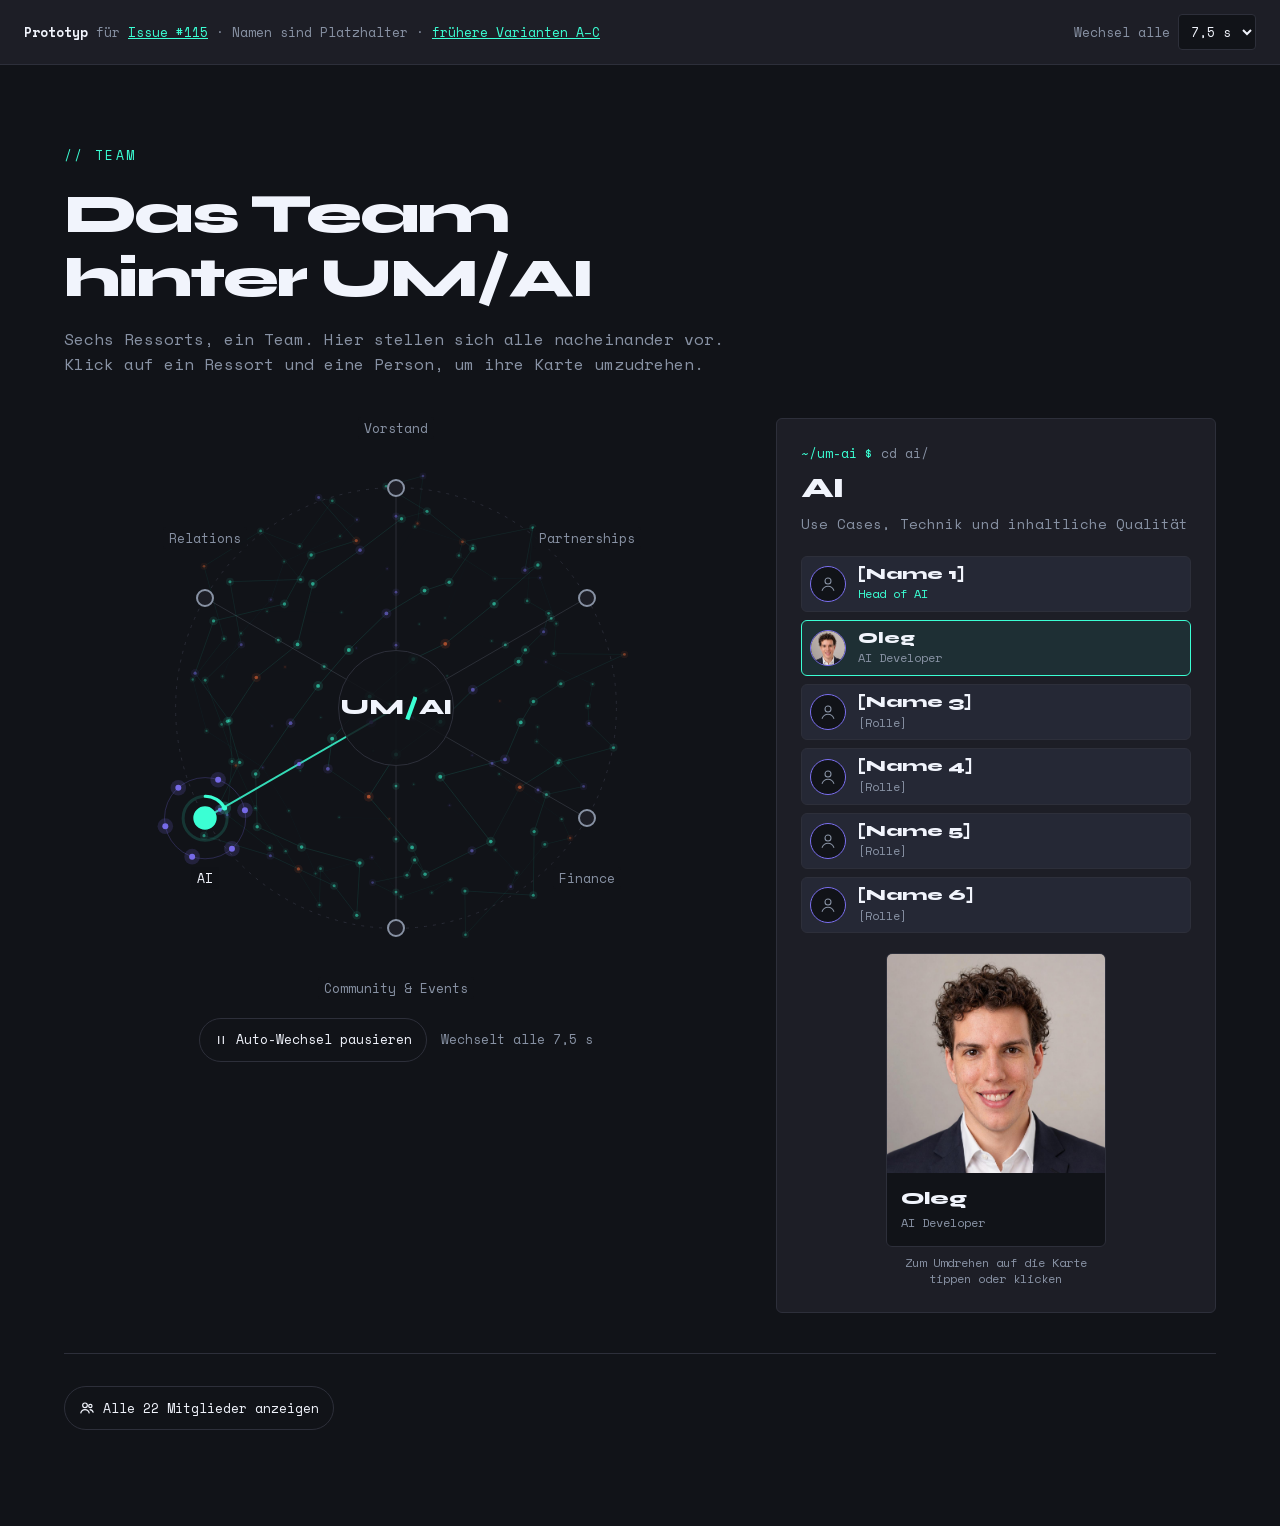
==== index.html @ 43c99795 "Skript und Stile versionieren, damit kein alter Cache die Seite bricht Co-Authored-By: Claude Opus 5" ====
<!doctype html>
<html lang="de">
<head>
<meta charset="utf-8">
<meta name="viewport" content="width=device-width, initial-scale=1">
<title>UM/AI Team-Seite · Prototyp</title>
<meta name="theme-color" content="#111318">
<link rel="stylesheet" href="team.css?v=2">
</head>
<body>

<!-- Leiste nur für die Vorstellung im Team, gehört nicht zum Design. -->
<aside class="proto" aria-label="Prototyp-Einstellungen">
  <p class="proto__text"><strong>Prototyp</strong> für <a href="https://github.com/UM-AI-ORG/Mannheim-AI-Website/issues/115">Issue #115</a> · Namen sind Platzhalter · <a href="varianten.html">frühere Varianten A–C</a></p>
  <div class="proto__regler">
    <label class="proto__feld">Wechsel alle
      <select id="optIntervall">
        <option value="5">5 s</option>
        <option value="7.5" selected>7,5 s</option>
        <option value="10">10 s</option>
      </select>
    </label>
  </div>
</aside>

<main class="seite">
  <section class="team" aria-labelledby="team-titel">
    <div class="team__kopf">
      <p class="label">// team</p>
      <h2 id="team-titel" class="titel">Das Team hinter UM/AI</h2>
      <p class="intro">Sechs Ressorts, ein Team. Hier stellen sich alle nacheinander vor. Klick auf ein Ressort und eine Person, um ihre Karte umzudrehen.</p>
    </div>

    <div class="buehne" id="buehne">
      <div class="orbit-spalte">
        <div class="orbit" id="orbit">
          <canvas class="orbit__netz" id="netz" aria-hidden="true"></canvas>
          <div class="orbit__hub" aria-hidden="true"><span>UM</span><svg width="12" height="26" viewBox="0 0 14 28"><rect x="5" y="0" width="5" height="28" fill="#3BFFD4" transform="rotate(20 7 14)"></rect></svg><span>AI</span></div>
          <div id="knoten" role="group" aria-label="Ressorts"></div>
        </div>
        <div class="steuerzeile">
          <button class="steuer" id="autoKnopf" type="button" aria-pressed="false">
            <svg class="icon-pause" width="14" height="14" viewBox="0 0 24 24" fill="none" stroke="currentColor" stroke-width="2" aria-hidden="true"><path d="M8 5v14M16 5v14"></path></svg>
            <svg class="icon-play" width="14" height="14" viewBox="0 0 24 24" fill="none" stroke="currentColor" stroke-width="2" aria-hidden="true"><path d="M7 4l13 8-13 8z"></path></svg>
            <span id="autoLabel">Auto-Wechsel pausieren</span>
          </button>
          <span class="steuerzeile__hinweis" id="autoHinweis">Wechselt alle 7,5 s</span>
        </div>
      </div>

      <div class="panel" id="panel">
        <div class="panel__kopf" id="panelKopf">
          <p class="terminal" aria-hidden="true"><span class="terminal__prompt">~/um-ai $</span> cd <span translate="no" id="teamSlug"></span></p>
          <h3 class="panel__titel" id="teamName"></h3>
          <p class="panel__text" id="teamText"></p>
        </div>
        <p class="leer" id="leer" hidden>Hier stellen sich bald die Mitglieder vor.</p>
        <div class="panel__inhalt" id="panelInhalt">
          <ul class="liste" id="liste" aria-label="Mitglieder"></ul>
          <div class="karten-spalte" id="kartenSpalte">
            <button class="karte" id="karte" type="button" aria-pressed="false" aria-describedby="karte-info">
              <span class="sr-only" id="karteAria"></span>
              <span class="karte__innen" aria-hidden="true">
                <span class="seite-v">
                  <span class="karte__bild">
                    <svg width="44" height="44" viewBox="0 0 24 24" fill="none" stroke="currentColor" stroke-width="1.2"><circle cx="12" cy="8" r="4"></circle><path d="M4 21c1.5-4 4.5-6 8-6s6.5 2 8 6"></path></svg>
                    <img class="foto" id="karteFoto" src="assets/oleg.jpg" alt="" width="1086" height="1448" hidden>
                  </span>
                  <span class="karte__fuss">
                    <span class="karte__name" id="karteName"></span>
                    <span class="karte__rolle" id="karteRolle"></span>
                  </span>
                </span>
                <span class="seite-h">
                  <span class="karte__bild karte__bild--spass">
                    <svg width="36" height="36" viewBox="0 0 24 24" fill="none" stroke="currentColor" stroke-width="1.2"><path d="M12 3v4M12 17v4M3 12h4M17 12h4M6 6l2.5 2.5M15.5 15.5 18 18M6 18l2.5-2.5M15.5 8.5 18 6"></path></svg>
                    <span class="platzhalter">[SPASSBILD]</span>
                    <span class="spass" id="karteSpass" hidden><img class="s-basis" src="assets/oleg.jpg" alt=""><span class="s-ton"></span><img class="s-geist" src="assets/oleg.jpg" alt=""><span class="s-linien"></span><span class="s-punkte"></span><span class="s-strich"></span></span>
                  </span>
                  <span class="karte__fuss">
                    <span class="karte__label">fun fact</span>
                    <span class="karte__fakt" id="karteFakt"></span>
                  </span>
                </span>
              </span>
            </button>
            <p id="karte-info" class="sr-only"></p>
            <p class="hinweis">Zum Umdrehen auf die Karte tippen oder klicken</p>
          </div>
        </div>
      </div>
    </div>

    <div class="alle">
      <button class="steuer" id="alleKnopf" type="button" aria-expanded="false" aria-controls="alleBereich">
        <svg width="16" height="16" viewBox="0 0 24 24" fill="none" stroke="currentColor" stroke-width="1.8" aria-hidden="true"><circle cx="9" cy="8" r="3.5"></circle><path d="M2.5 20c1-3.5 3.6-5.5 6.5-5.5s5.5 2 6.5 5.5"></path><circle cx="17" cy="9" r="2.5"></circle><path d="M16 14.5c2.6 0 4.6 1.6 5.5 4.5"></path></svg>
        <span id="alleLabel">Alle Mitglieder anzeigen</span>
      </button>
      <div class="alle__bereich" id="alleBereich" hidden>
        <div class="suchzeile">
          <label for="suche" class="suchzeile__label">Suchen</label>
          <input id="suche" class="suche" type="search" placeholder="Name, Rolle oder Ressort…" autocomplete="off" spellcheck="false">
          <span class="suchzeile__zahl" id="trefferZahl" aria-live="polite"></span>
        </div>
        <p class="leer" id="keineTreffer" hidden></p>
        <ul class="raster" id="raster" aria-label="Alle Mitglieder"></ul>
      </div>
    </div>
  </section>
</main>

<script src="team.js?v=2" defer></script>
</body>
</html>
---- team.css ----
/* UM/AI Team-Seite, Prototyp (Issue #115). Tokens 1:1 aus styles.css der Website. */
@font-face { font-family: 'Syne'; font-weight: 800; font-display: swap; src: url('assets/fonts/Syne-800-latin.woff2') format('woff2'); }
@font-face { font-family: 'Space Mono'; font-weight: 400; font-display: swap; src: url('assets/fonts/SpaceMono-400.woff2') format('woff2'); }
@font-face { font-family: 'Space Mono'; font-weight: 700; font-display: swap; src: url('assets/fonts/SpaceMono-700.woff2') format('woff2'); }

:root {
  color-scheme: dark;
  --mai-bg: #111318;
  --mai-surface-1: #1D1E26;
  --mai-surface-2: #252835;
  --mai-border: #2D2F3A;
  --mai-cyan: #3BFFD4;
  --mai-violet: #7B6FF0;
  --mai-text: #F1F4FC;
  --mai-text-sec: #8892A4;
  --mai-cyan-08: rgba(59, 255, 212, 0.08);
  --mai-violet-14: rgba(123, 111, 240, 0.14);
  --mai-font-display: 'Syne', 'Space Mono', system-ui, sans-serif;
  --mai-font-mono: 'Space Mono', ui-monospace, monospace;
}

* { box-sizing: border-box; }
/* Eigene display-Regeln würden sonst das hidden-Attribut überstimmen. */
[hidden] { display: none !important; }
body { margin: 0; background: var(--mai-bg); color: var(--mai-text); font-family: var(--mai-font-mono); font-size: 16px; line-height: 1.6; }
a { color: var(--mai-cyan); }
a:hover { color: var(--mai-text); }
button, input, select { font: inherit; color: inherit; }
button { cursor: pointer; touch-action: manipulation; }
:focus-visible { outline: 2px solid var(--mai-cyan); outline-offset: 3px; }
.sr-only { position: absolute; width: 1px; height: 1px; padding: 0; margin: -1px; overflow: hidden; clip: rect(0, 0, 0, 0); white-space: nowrap; border: 0; }

/* Prototyp-Leiste */
.proto { display: flex; flex-wrap: wrap; gap: 8px 24px; align-items: center; justify-content: space-between; padding: 10px 24px; background: var(--mai-surface-1); border-bottom: 1px solid var(--mai-border); font-size: 13px; color: var(--mai-text-sec); }
.proto__text { margin: 0; }
.proto__text strong { color: var(--mai-text); }
.proto__regler { display: flex; flex-wrap: wrap; gap: 8px 20px; }
.proto__feld { display: inline-flex; align-items: center; gap: 8px; min-height: 44px; }
.proto__feld input { width: 18px; height: 18px; accent-color: var(--mai-cyan); }
.proto__feld select { background: var(--mai-bg); color: var(--mai-text); border: 1px solid var(--mai-border); border-radius: 4px; padding: 6px 8px; }

/* Seite */
.seite { padding: 80px 24px 96px; }
.team { max-width: 1152px; margin: 0 auto; display: flex; flex-direction: column; gap: 40px; }
.team__kopf { display: flex; flex-direction: column; gap: 16px; max-width: 680px; }
.label { margin: 0; font-size: 13px; letter-spacing: 0.18em; text-transform: uppercase; color: var(--mai-cyan); }
.titel { margin: 0; font-family: var(--mai-font-display); font-weight: 800; font-size: clamp(26px, 5vw, 56px); line-height: 1.15; letter-spacing: -0.045em; text-wrap: balance; }
.intro { margin: 0; color: var(--mai-text-sec); }

.buehne { display: flex; flex-wrap: wrap; gap: 48px; align-items: flex-start; }

/* Orbit */
.orbit-spalte { flex: 999 1 440px; min-width: 0; display: flex; flex-direction: column; align-items: center; gap: 20px; }
.orbit { position: relative; width: 100%; max-width: 580px; aspect-ratio: 1; container-type: inline-size; }
.orbit__netz { position: absolute; inset: 0; width: 100%; height: 100%; display: block; }
.orbit__hub { position: absolute; left: 50%; top: 50%; transform: translate(-50%, -50%); width: 20%; aspect-ratio: 1; border-radius: 50%; background: rgba(17, 19, 24, 0.85); border: 1px solid var(--mai-border); display: flex; align-items: center; justify-content: center; gap: 2px; font-family: var(--mai-font-display); font-weight: 800; font-size: clamp(13px, 2.6vw, 22px); letter-spacing: -0.03em; }

.knoten { position: absolute; transform: translate(-50%, -50%); width: 44px; height: 44px; display: flex; align-items: center; justify-content: center; background: none; border: 0; padding: 0; }
.knoten__punkt { width: 18px; height: 18px; border-radius: 50%; background: var(--mai-surface-1); border: 2px solid var(--mai-text-sec); transition: transform .3s, background-color .3s, border-color .3s; }
.knoten:hover .knoten__punkt { border-color: var(--mai-cyan); transform: scale(1.2); }
.knoten.ist-aktiv .knoten__punkt { background: var(--mai-cyan); border-color: var(--mai-cyan); transform: scale(1.3); }
.knoten__name { position: absolute; left: 50%; transform: translateX(-50%); font-size: 13px; line-height: 1.4; color: var(--mai-text-sec); white-space: nowrap; background: rgba(17, 19, 24, 0.85); padding: 2px 6px; border-radius: 3px; transition: color .3s; }
.knoten.ist-aktiv .knoten__name { color: var(--mai-text); }
.name-oben .knoten__name { bottom: calc(50% + 7cqw + 8px); }
.name-unten .knoten__name { top: calc(50% + 7cqw + 8px); }

.steuerzeile { display: flex; flex-wrap: wrap; align-items: center; justify-content: center; gap: 8px 14px; }
.steuerzeile__hinweis { font-size: 13px; color: var(--mai-text-sec); }
.steuer { display: inline-flex; align-items: center; gap: 8px; background: transparent; border: 1px solid var(--mai-border); border-radius: 999px; padding: 8px 14px; min-height: 44px; font-size: 13px; color: var(--mai-text); transition: border-color .2s; }
.steuer:hover { border-color: var(--mai-text-sec); }
.steuer .icon-play { display: none; }
.steuer[aria-pressed="true"] .icon-play { display: block; }
.steuer[aria-pressed="true"] .icon-pause { display: none; }

/* Panel */
.panel { flex: 1 1 440px; min-width: 0; display: flex; flex-direction: column; gap: 20px; border: 1px solid var(--mai-border); border-radius: 6px; background: var(--mai-surface-1); padding: 24px; scroll-margin-top: 24px; }
.panel__kopf { display: flex; flex-direction: column; gap: 8px; }
.terminal { margin: 0; font-size: 13px; color: var(--mai-text-sec); }
.terminal__prompt { color: var(--mai-cyan); }
.panel__titel { margin: 0; font-family: var(--mai-font-display); font-weight: 800; font-size: 28px; line-height: 1.2; letter-spacing: -0.03em; }
.panel__text { margin: 0; font-size: 14px; color: var(--mai-text-sec); }
.panel__inhalt { display: flex; flex-wrap: wrap; gap: 20px; align-items: flex-start; }
.leer { margin: 0; padding: 20px; border: 1px dashed var(--mai-border); border-radius: 6px; font-size: 14px; color: var(--mai-text-sec); }

.liste { flex: 1 1 180px; min-width: 0; list-style: none; margin: 0; padding: 0; display: flex; flex-direction: column; gap: 8px; }
.eintrag { display: flex; align-items: center; gap: 12px; width: 100%; min-height: 44px; padding: 8px; border: 1px solid var(--mai-border); border-radius: 6px; background: var(--mai-surface-2); text-align: left; transition: border-color .2s, background-color .2s; }
.eintrag:hover { border-color: var(--mai-text-sec); }
.eintrag.ist-aktiv { border-color: var(--mai-cyan); background: var(--mai-cyan-08); }
.avatar { width: 36px; height: 36px; flex: none; position: relative; overflow: hidden; border-radius: 50%; background: var(--mai-bg); border: 1px solid var(--mai-violet); display: flex; align-items: center; justify-content: center; color: var(--mai-text-sec); }
.avatar img { position: absolute; inset: 0; width: 100%; height: 100%; object-fit: cover; object-position: 50% 20%; }
.eintrag__text { display: flex; flex-direction: column; gap: 2px; min-width: 0; }
.eintrag__name { display: flex; align-items: center; gap: 6px; font-family: var(--mai-font-display); font-weight: 800; font-size: 15px; line-height: 1.3; overflow-wrap: anywhere; }
.eintrag__rolle { font-size: 12px; line-height: 1.4; color: var(--mai-text-sec); }
.rolle--head { color: var(--mai-cyan); }

/* Karte */
.karten-spalte { flex: 0 1 220px; min-width: 180px; margin: 0 auto; display: flex; flex-direction: column; gap: 8px; }
.karte { background: none; border: 0; padding: 0; perspective: 1200px; text-align: left; aspect-ratio: 3 / 4; width: 100%; display: block; }
.karte__innen { position: relative; display: block; width: 100%; height: 100%; transform-style: preserve-3d; transition: transform .6s cubic-bezier(.2, .7, .2, 1); }
.karte[aria-pressed="true"] .karte__innen { transform: rotateY(180deg); }
.seite-v, .seite-h { position: absolute; inset: 0; display: flex; flex-direction: column; backface-visibility: hidden; -webkit-backface-visibility: hidden; border: 1px solid var(--mai-border); border-radius: 6px; overflow: hidden; background: var(--mai-bg); }
.seite-h { transform: rotateY(180deg); border-color: var(--mai-violet); }
.karte__bild { flex: 1; min-height: 0; position: relative; display: flex; flex-direction: column; align-items: center; justify-content: center; gap: 6px; background: var(--mai-surface-2); color: var(--mai-text-sec); }
.karte__bild--spass { background: var(--mai-violet-14); color: var(--mai-violet); }
.platzhalter { font-size: 11px; letter-spacing: 0.1em; }
.foto { position: absolute; inset: 0; width: 100%; height: 100%; object-fit: cover; object-position: 50% 20%; }
.karte__fuss { display: flex; flex-direction: column; gap: 4px; padding: 14px; }
.karte__name { font-family: var(--mai-font-display); font-weight: 800; font-size: 18px; line-height: 1.3; overflow-wrap: anywhere; }
.karte__rolle { font-size: 12px; line-height: 1.4; color: var(--mai-text-sec); }
.karte__label { font-size: 11px; letter-spacing: 0.18em; text-transform: uppercase; color: var(--mai-violet); }
.karte__fakt { font-size: 13px; line-height: 1.4; }
.hinweis { margin: 0; font-size: 12px; line-height: 1.4; color: var(--mai-text-sec); text-align: center; }

/* Spaßbild: CSS-Effekt nur für den Prototyp, später echte Bilder aus dem Spaßbild-Skill */
.spass { position: absolute; inset: 0; overflow: hidden; background: var(--mai-bg); }
.spass img { position: absolute; inset: 0; width: 100%; height: 100%; object-fit: cover; object-position: 50% 20%; }
.s-basis { filter: grayscale(1) contrast(1.6) brightness(1.05); }
.s-ton { position: absolute; inset: 0; background: var(--mai-cyan); mix-blend-mode: multiply; }
.s-geist { filter: grayscale(1) contrast(2) brightness(1.1); mix-blend-mode: screen; opacity: .45; transform: translateX(-8px); }
.s-linien { position: absolute; inset: 0; background: repeating-linear-gradient(0deg, rgba(17, 19, 24, .35) 0 2px, transparent 2px 5px); }
.s-punkte { position: absolute; inset: 0; background-image: radial-gradient(rgba(241, 244, 252, .55) 1px, transparent 1.5px); background-size: 20px 20px; mix-blend-mode: overlay; }
.s-strich { position: absolute; left: 10px; bottom: 10px; width: 8px; height: 36px; background: var(--mai-cyan); transform: rotate(20deg); }

/* Alle Mitglieder */
.alle { display: flex; flex-direction: column; align-items: flex-start; gap: 20px; border-top: 1px solid var(--mai-border); padding-top: 32px; }
.alle__bereich { width: 100%; display: flex; flex-direction: column; gap: 16px; }
.suchzeile { display: flex; flex-wrap: wrap; gap: 10px 14px; align-items: center; }
.suchzeile__label, .suchzeile__zahl { font-size: 13px; color: var(--mai-text-sec); }
.suche { flex: 1 1 240px; min-width: 0; min-height: 44px; padding: 10px 14px; font-size: 16px; color: var(--mai-text); background: var(--mai-bg); border: 1px solid var(--mai-border); border-radius: 6px; }
.suche::placeholder { color: var(--mai-text-sec); }
.suche:focus-visible { outline-offset: 2px; border-color: var(--mai-cyan); }
.raster { list-style: none; margin: 0; padding: 0; display: grid; grid-template-columns: repeat(auto-fill, minmax(min(240px, 100%), 1fr)); gap: 10px; }

/* Wechsel-Animation im Panel: zwei gleiche Keyframes, damit sie bei jedem Wechsel neu startet */
.rein-a > * { animation: rein-a .55s cubic-bezier(.2, .7, .2, 1) both; }
.rein-b > * { animation: rein-b .55s cubic-bezier(.2, .7, .2, 1) both; }
.rein-a > :nth-child(2), .rein-b > :nth-child(2) { animation-delay: 60ms; }
.rein-a > :nth-child(3), .rein-b > :nth-child(3) { animation-delay: 120ms; }
.rein-a > :nth-child(4), .rein-b > :nth-child(4) { animation-delay: 180ms; }
.rein-a > :nth-child(5), .rein-b > :nth-child(5) { animation-delay: 240ms; }
.rein-a > :nth-child(6), .rein-b > :nth-child(6) { animation-delay: 300ms; }
@keyframes rein-a { from { opacity: 0; transform: translateY(14px); } to { opacity: 1; transform: none; } }
@keyframes rein-b { from { opacity: 0; transform: translateY(14px); } to { opacity: 1; transform: none; } }

@media (max-width: 520px) {
  .knoten__name { font-size: 11px; }
  .name-links .knoten__name { left: 0; transform: none; }
  .name-rechts .knoten__name { left: auto; right: 0; transform: none; }
  .seite { padding-top: 48px; }
}

@media (prefers-reduced-motion: reduce) {
  .knoten__punkt, .knoten__name, .karte__innen, .eintrag, .steuer { transition: none; }
  .rein-a > *, .rein-b > * { animation: none; }
}
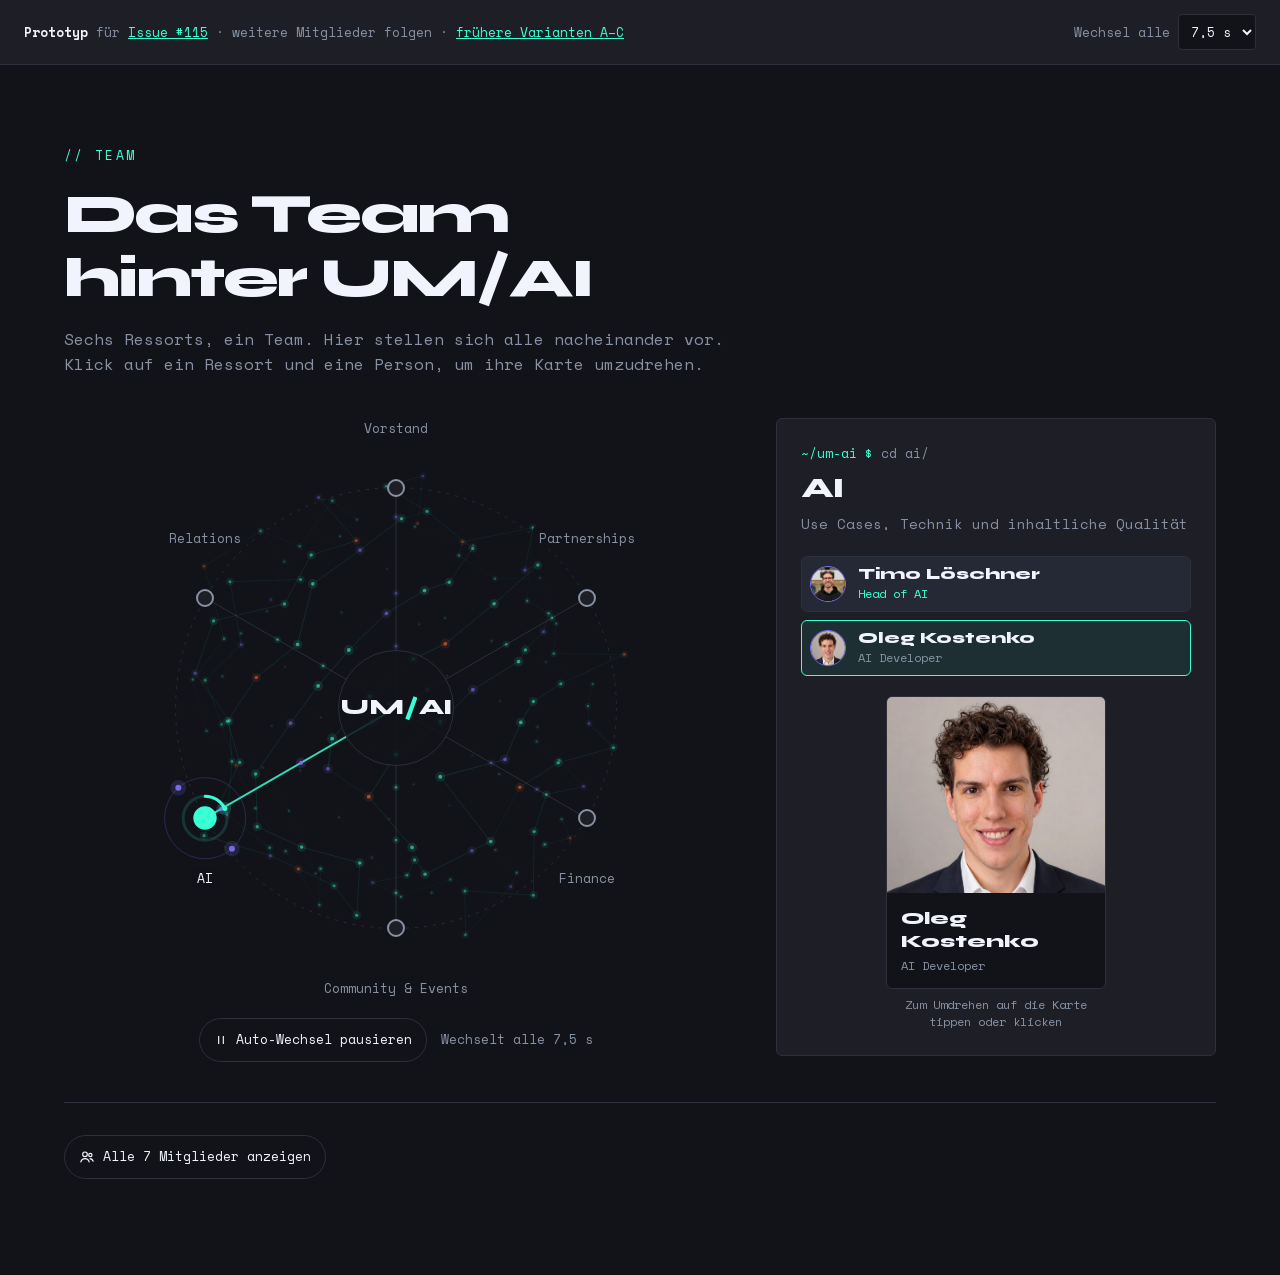
==== commit ae2990d6: "Echte Porträts, Namen und Rollen im Prototyp" ====
--- a/index.html
+++ b/index.html
@@ -5,13 +5,13 @@
 <meta name="viewport" content="width=device-width, initial-scale=1">
 <title>UM/AI Team-Seite · Prototyp</title>
 <meta name="theme-color" content="#111318">
-<link rel="stylesheet" href="team.css?v=2">
+<link rel="stylesheet" href="team.css?v=3">
 </head>
 <body>
 
 <!-- Leiste nur für die Vorstellung im Team, gehört nicht zum Design. -->
 <aside class="proto" aria-label="Prototyp-Einstellungen">
-  <p class="proto__text"><strong>Prototyp</strong> für <a href="https://github.com/UM-AI-ORG/Mannheim-AI-Website/issues/115">Issue #115</a> · Namen sind Platzhalter · <a href="varianten.html">frühere Varianten A–C</a></p>
+  <p class="proto__text"><strong>Prototyp</strong> für <a href="https://github.com/UM-AI-ORG/Mannheim-AI-Website/issues/115">Issue #115</a> · weitere Mitglieder folgen · <a href="varianten.html">frühere Varianten A–C</a></p>
   <div class="proto__regler">
     <label class="proto__feld">Wechsel alle
       <select id="optIntervall">
@@ -64,7 +64,7 @@
                 <span class="seite-v">
                   <span class="karte__bild">
                     <svg width="44" height="44" viewBox="0 0 24 24" fill="none" stroke="currentColor" stroke-width="1.2"><circle cx="12" cy="8" r="4"></circle><path d="M4 21c1.5-4 4.5-6 8-6s6.5 2 8 6"></path></svg>
-                    <img class="foto" id="karteFoto" src="assets/oleg.jpg" alt="" width="1086" height="1448" hidden>
+                    <img class="foto" id="karteFoto" alt="" width="600" height="800" hidden>
                   </span>
                   <span class="karte__fuss">
                     <span class="karte__name" id="karteName"></span>
@@ -75,7 +75,7 @@
                   <span class="karte__bild karte__bild--spass">
                     <svg width="36" height="36" viewBox="0 0 24 24" fill="none" stroke="currentColor" stroke-width="1.2"><path d="M12 3v4M12 17v4M3 12h4M17 12h4M6 6l2.5 2.5M15.5 15.5 18 18M6 18l2.5-2.5M15.5 8.5 18 6"></path></svg>
                     <span class="platzhalter">[SPASSBILD]</span>
-                    <span class="spass" id="karteSpass" hidden><img class="s-basis" src="assets/oleg.jpg" alt=""><span class="s-ton"></span><img class="s-geist" src="assets/oleg.jpg" alt=""><span class="s-linien"></span><span class="s-punkte"></span><span class="s-strich"></span></span>
+                    <span class="spass" id="karteSpass" hidden><img class="s-basis" alt=""><span class="s-ton"></span><img class="s-geist" alt=""><span class="s-linien"></span><span class="s-punkte"></span><span class="s-strich"></span></span>
                   </span>
                   <span class="karte__fuss">
                     <span class="karte__label">fun fact</span>
@@ -109,6 +109,6 @@
   </section>
 </main>
 
-<script src="team.js?v=2" defer></script>
+<script src="team.js?v=3" defer></script>
 </body>
 </html>
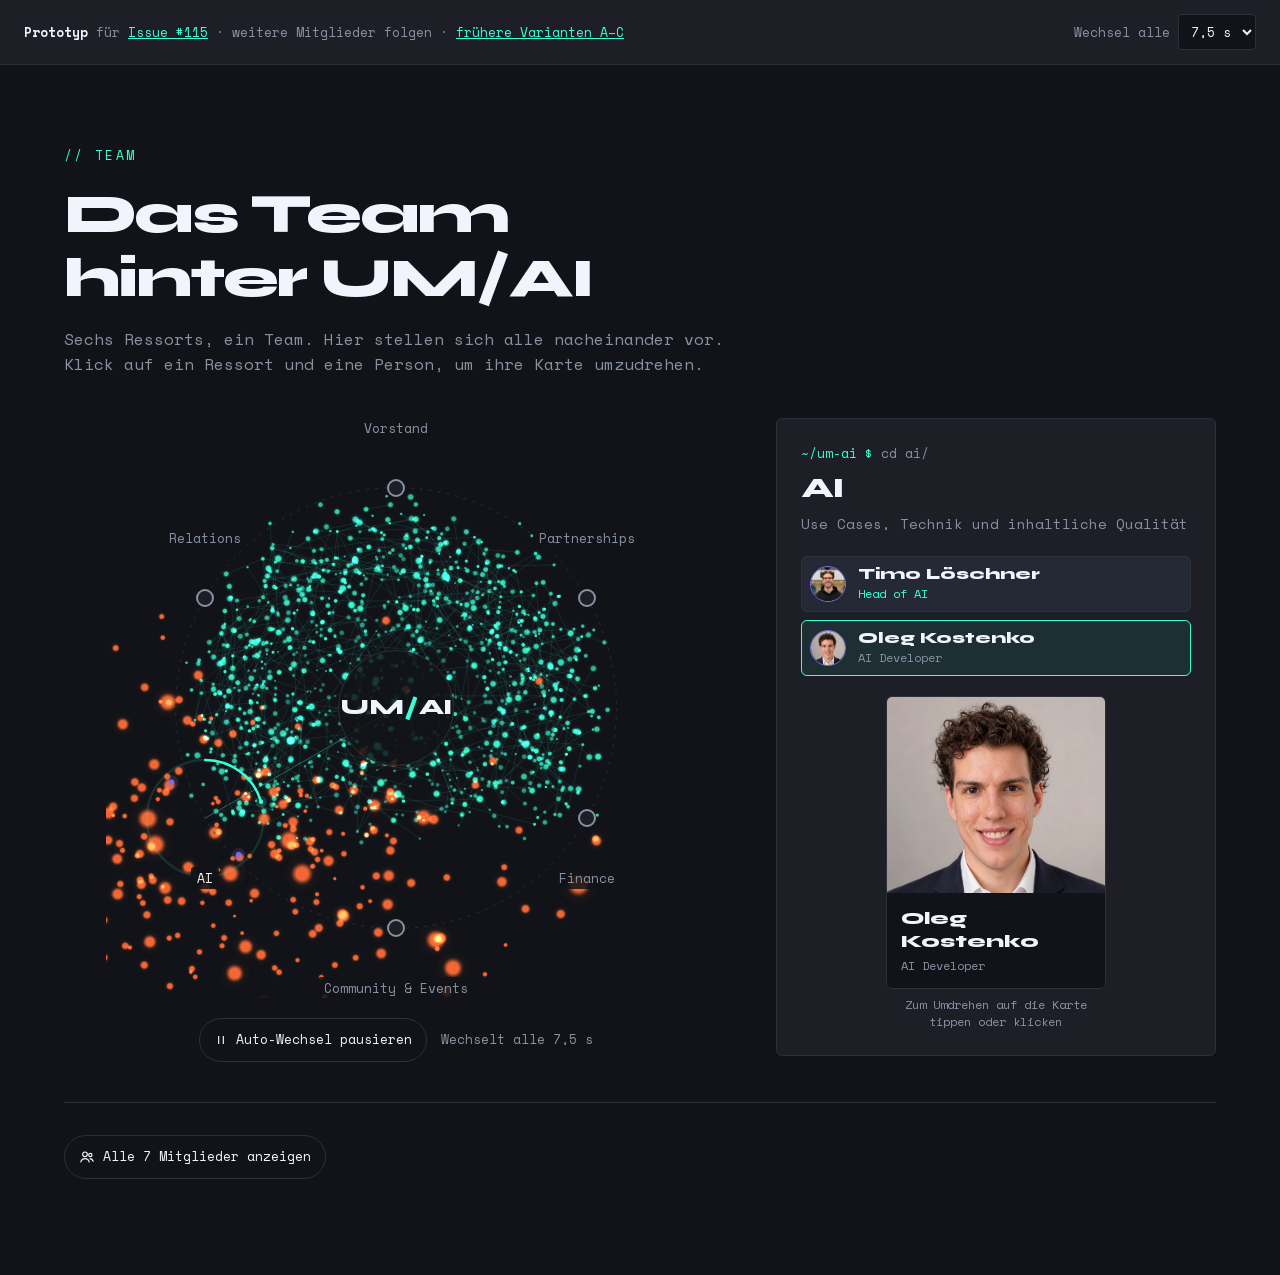
==== commit 00df4f18: "Kosmos wie auf der Startseite: dichtes Netz, Leuchtpunkte, Ressort-Sterne Co-Authored-By: Claude Opu" ====
--- a/index.html
+++ b/index.html
@@ -5,7 +5,7 @@
 <meta name="viewport" content="width=device-width, initial-scale=1">
 <title>UM/AI Team-Seite · Prototyp</title>
 <meta name="theme-color" content="#111318">
-<link rel="stylesheet" href="team.css?v=3">
+<link rel="stylesheet" href="team.css?v=4">
 </head>
 <body>
 
@@ -109,6 +109,6 @@
   </section>
 </main>
 
-<script src="team.js?v=3" defer></script>
+<script src="team.js?v=4" defer></script>
 </body>
 </html>
--- a/team.css
+++ b/team.css
@@ -58,7 +58,7 @@
 .knoten { position: absolute; transform: translate(-50%, -50%); width: 44px; height: 44px; display: flex; align-items: center; justify-content: center; background: none; border: 0; padding: 0; }
 .knoten__punkt { width: 18px; height: 18px; border-radius: 50%; background: var(--mai-surface-1); border: 2px solid var(--mai-text-sec); transition: transform .3s, background-color .3s, border-color .3s; }
 .knoten:hover .knoten__punkt { border-color: var(--mai-cyan); transform: scale(1.2); }
-.knoten.ist-aktiv .knoten__punkt { background: var(--mai-cyan); border-color: var(--mai-cyan); transform: scale(1.3); }
+.knoten.ist-aktiv .knoten__punkt { background: transparent; border-color: transparent; }
 .knoten__name { position: absolute; left: 50%; transform: translateX(-50%); font-size: 13px; line-height: 1.4; color: var(--mai-text-sec); white-space: nowrap; background: rgba(17, 19, 24, 0.85); padding: 2px 6px; border-radius: 3px; transition: color .3s; }
 .knoten.ist-aktiv .knoten__name { color: var(--mai-text); }
 .name-oben .knoten__name { bottom: calc(50% + 7cqw + 8px); }
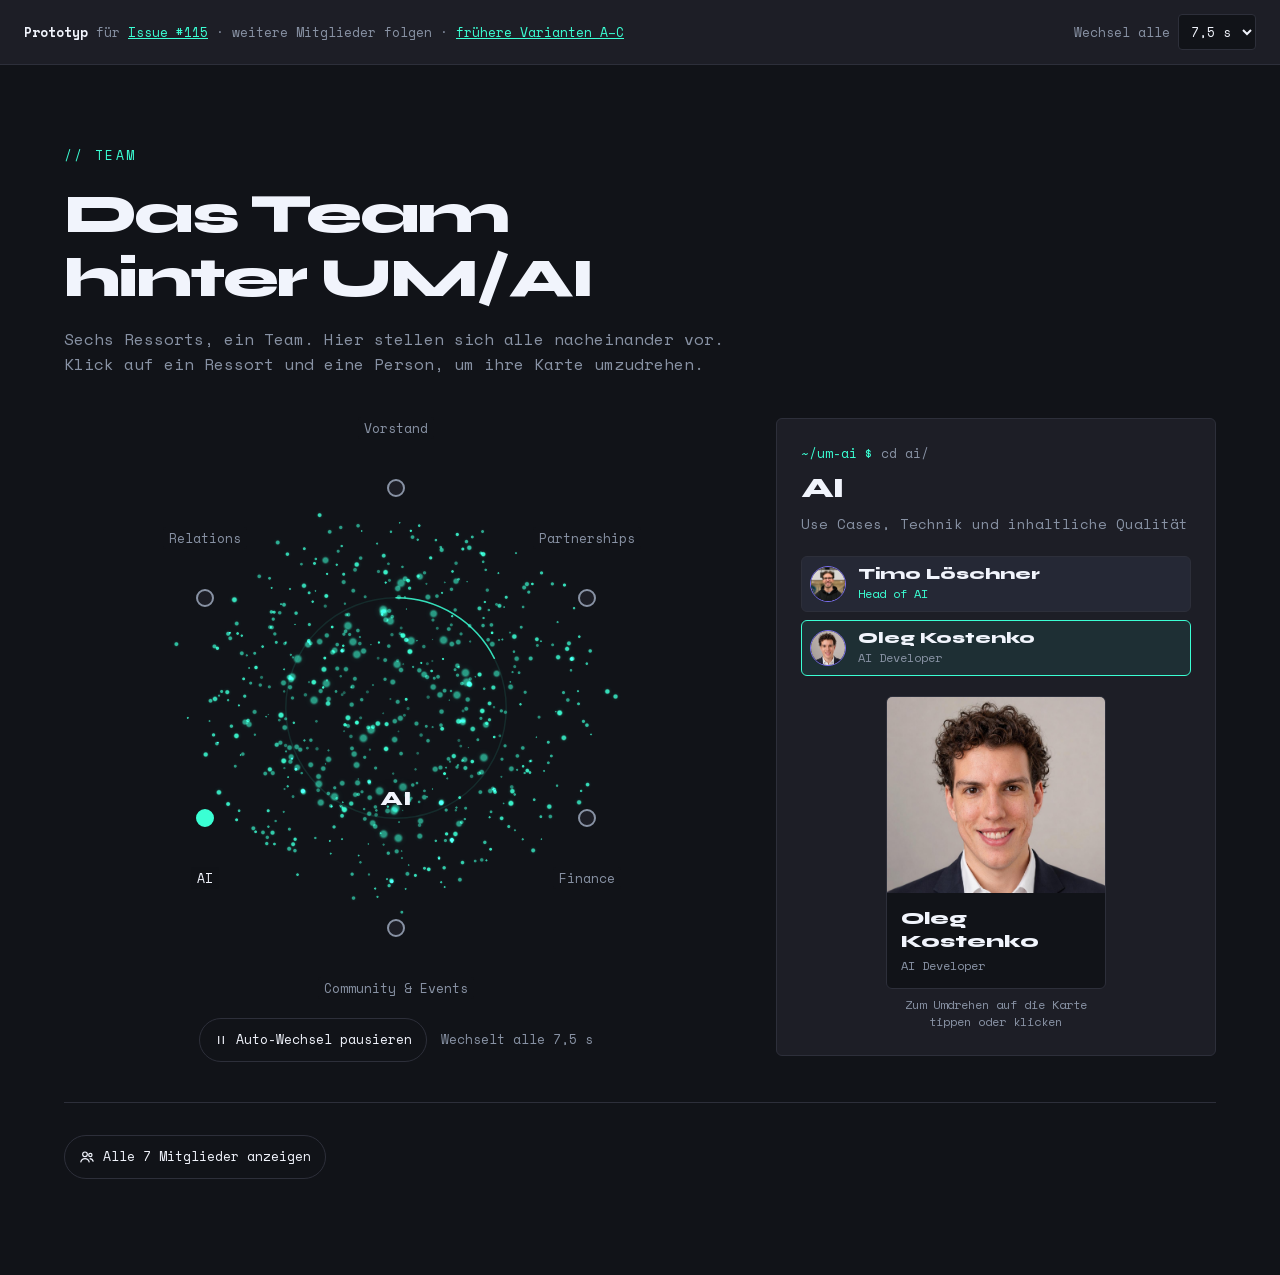
==== commit 27cccfa1: "Kosmos Variante A: Stern in der Mitte, Netz lesbar, ruhiger, Fehler bei reduzierter Bewegung behoben" ====
--- a/index.html
+++ b/index.html
@@ -5,7 +5,7 @@
 <meta name="viewport" content="width=device-width, initial-scale=1">
 <title>UM/AI Team-Seite · Prototyp</title>
 <meta name="theme-color" content="#111318">
-<link rel="stylesheet" href="team.css?v=4">
+<link rel="stylesheet" href="team.css?v=5">
 </head>
 <body>
 
@@ -35,7 +35,7 @@
       <div class="orbit-spalte">
         <div class="orbit" id="orbit">
           <canvas class="orbit__netz" id="netz" aria-hidden="true"></canvas>
-          <div class="orbit__hub" aria-hidden="true"><span>UM</span><svg width="12" height="26" viewBox="0 0 14 28"><rect x="5" y="0" width="5" height="28" fill="#3BFFD4" transform="rotate(20 7 14)"></rect></svg><span>AI</span></div>
+          <div class="orbit__hub" aria-hidden="true" id="hubName"></div>
           <div id="knoten" role="group" aria-label="Ressorts"></div>
         </div>
         <div class="steuerzeile">
@@ -109,6 +109,6 @@
   </section>
 </main>
 
-<script src="team.js?v=4" defer></script>
+<script src="team.js?v=5" defer></script>
 </body>
 </html>
--- a/team.css
+++ b/team.css
@@ -53,12 +53,12 @@
 .orbit-spalte { flex: 999 1 440px; min-width: 0; display: flex; flex-direction: column; align-items: center; gap: 20px; }
 .orbit { position: relative; width: 100%; max-width: 580px; aspect-ratio: 1; container-type: inline-size; }
 .orbit__netz { position: absolute; inset: 0; width: 100%; height: 100%; display: block; }
-.orbit__hub { position: absolute; left: 50%; top: 50%; transform: translate(-50%, -50%); width: 20%; aspect-ratio: 1; border-radius: 50%; background: rgba(17, 19, 24, 0.85); border: 1px solid var(--mai-border); display: flex; align-items: center; justify-content: center; gap: 2px; font-family: var(--mai-font-display); font-weight: 800; font-size: clamp(13px, 2.6vw, 22px); letter-spacing: -0.03em; }
+.orbit__hub { position: absolute; left: 50%; top: calc(50% + 13cqw); transform: translateX(-50%); white-space: nowrap; font-family: var(--mai-font-display); font-weight: 800; font-size: clamp(14px, 3.4cqw, 20px); letter-spacing: -0.02em; color: var(--mai-text); text-shadow: 0 0 12px rgba(17, 19, 24, 0.9); pointer-events: none; }
 
 .knoten { position: absolute; transform: translate(-50%, -50%); width: 44px; height: 44px; display: flex; align-items: center; justify-content: center; background: none; border: 0; padding: 0; }
 .knoten__punkt { width: 18px; height: 18px; border-radius: 50%; background: var(--mai-surface-1); border: 2px solid var(--mai-text-sec); transition: transform .3s, background-color .3s, border-color .3s; }
 .knoten:hover .knoten__punkt { border-color: var(--mai-cyan); transform: scale(1.2); }
-.knoten.ist-aktiv .knoten__punkt { background: transparent; border-color: transparent; }
+.knoten.ist-aktiv .knoten__punkt { background: var(--mai-cyan); border-color: var(--mai-cyan); }
 .knoten__name { position: absolute; left: 50%; transform: translateX(-50%); font-size: 13px; line-height: 1.4; color: var(--mai-text-sec); white-space: nowrap; background: rgba(17, 19, 24, 0.85); padding: 2px 6px; border-radius: 3px; transition: color .3s; }
 .knoten.ist-aktiv .knoten__name { color: var(--mai-text); }
 .name-oben .knoten__name { bottom: calc(50% + 7cqw + 8px); }
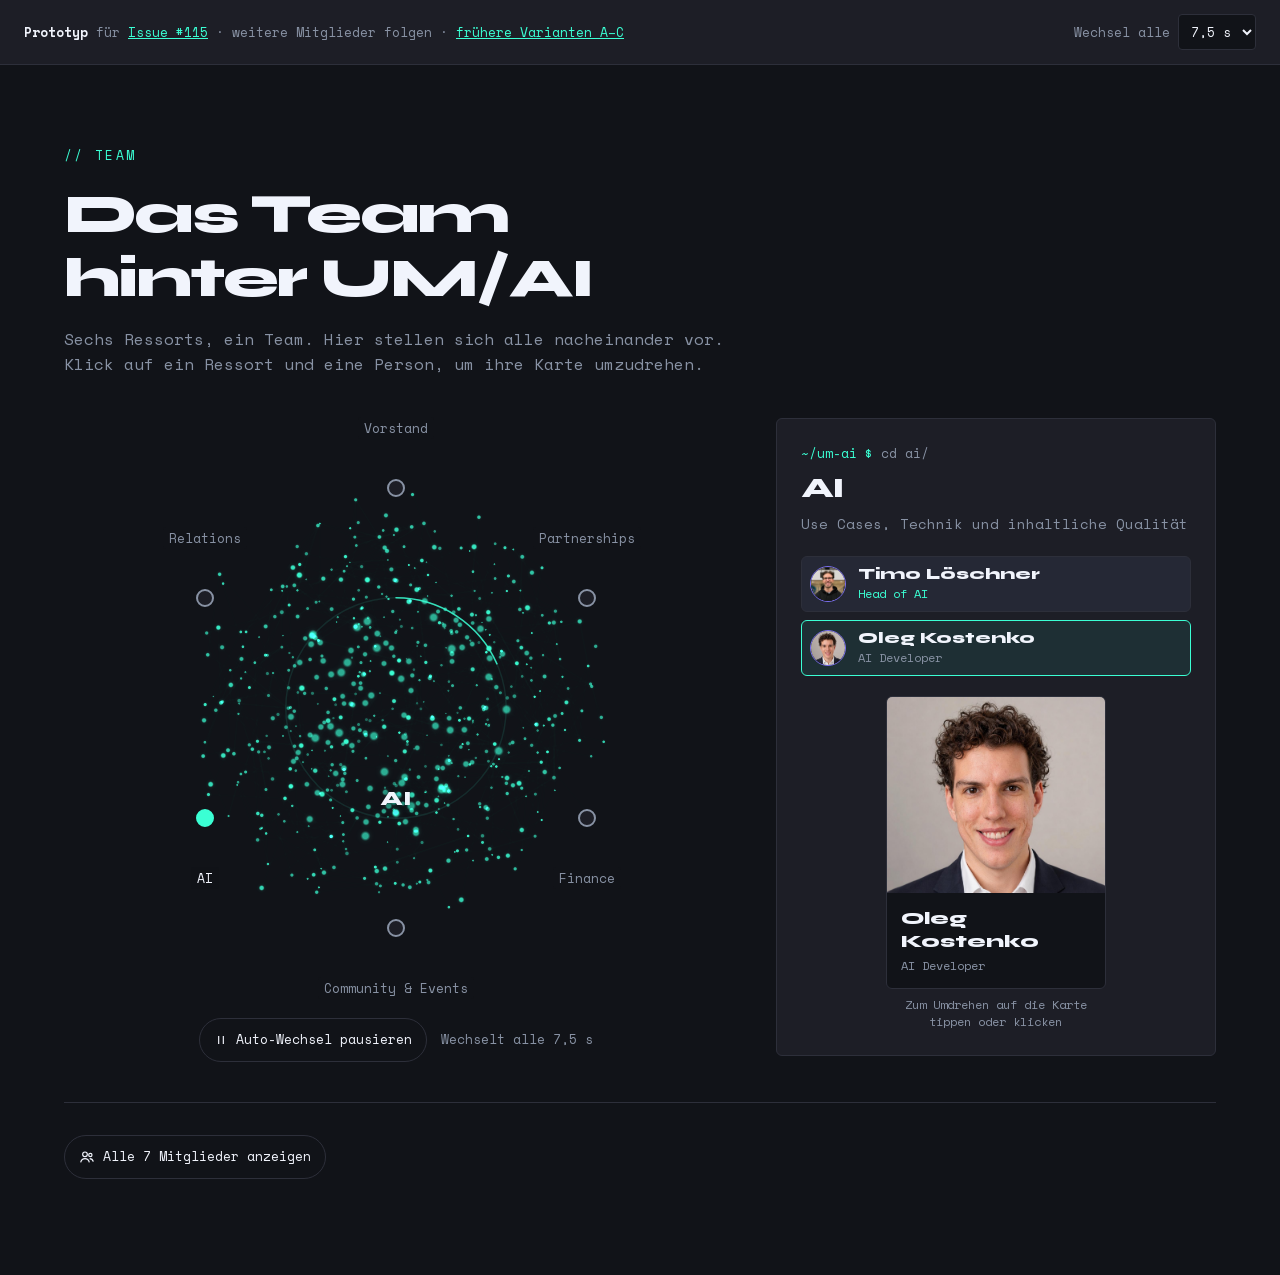
==== commit 6671b505: "Stern-Punkte erst nach dem Einflug zeigen, Version 6 gegen alten Cache Co-Authored-By: Claude Opus 5" ====
--- a/index.html
+++ b/index.html
@@ -5,7 +5,7 @@
 <meta name="viewport" content="width=device-width, initial-scale=1">
 <title>UM/AI Team-Seite · Prototyp</title>
 <meta name="theme-color" content="#111318">
-<link rel="stylesheet" href="team.css?v=5">
+<link rel="stylesheet" href="team.css?v=6">
 </head>
 <body>
 
@@ -109,6 +109,6 @@
   </section>
 </main>
 
-<script src="team.js?v=5" defer></script>
+<script src="team.js?v=6" defer></script>
 </body>
 </html>
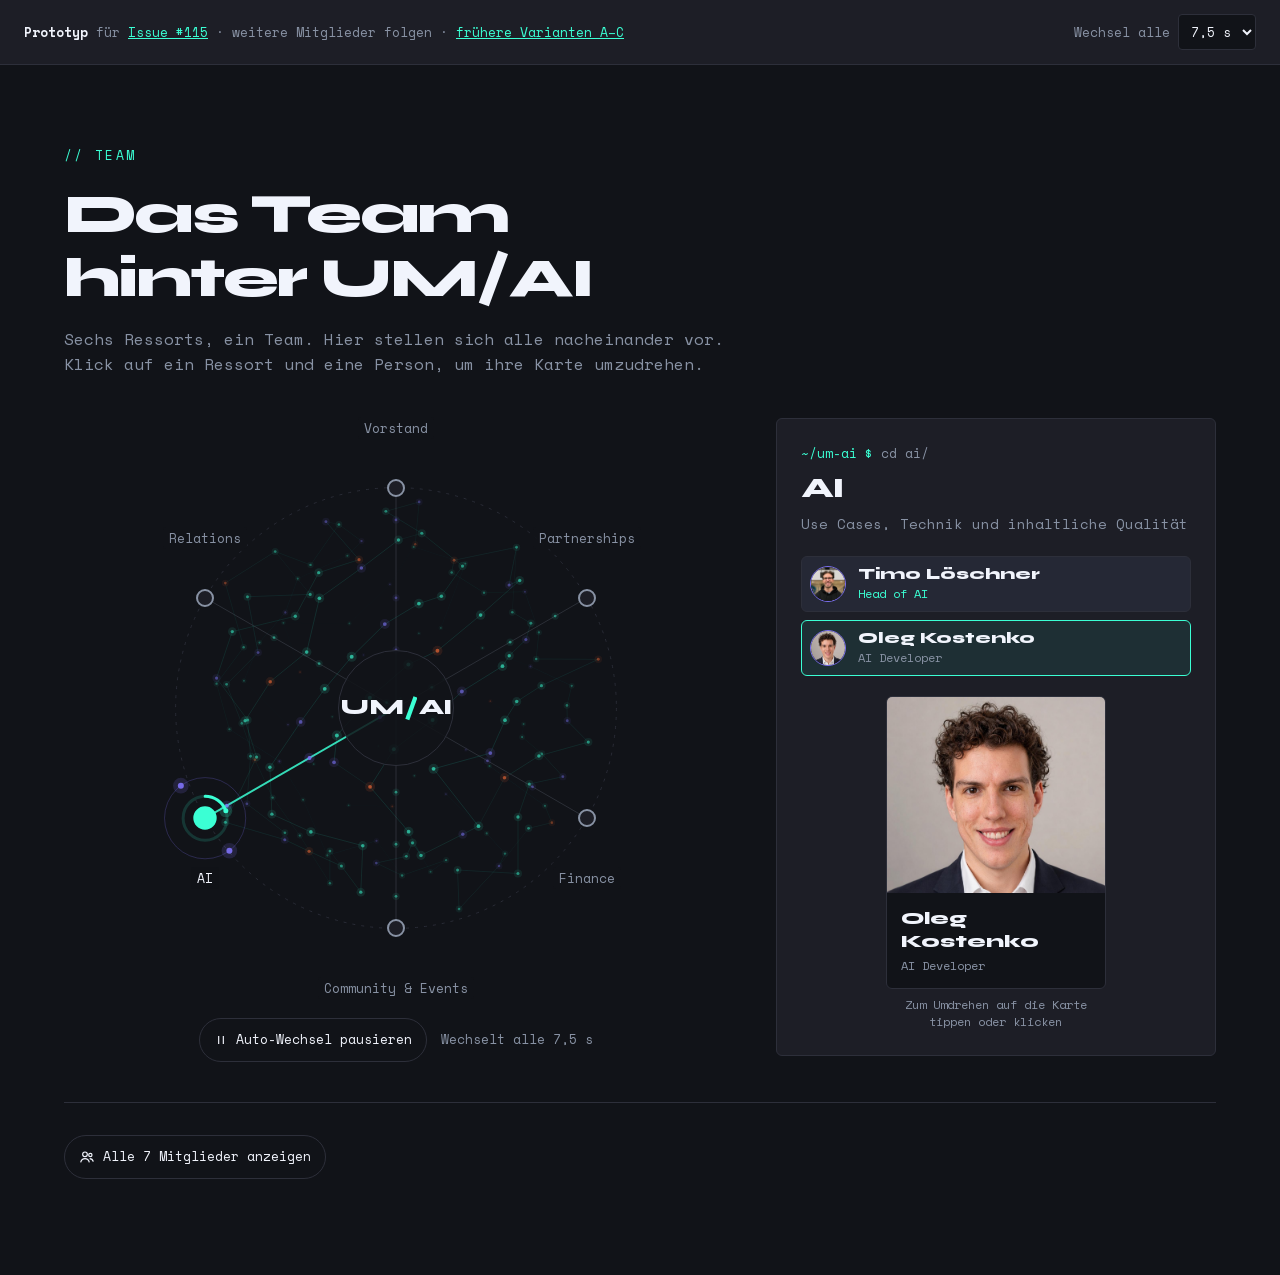
==== commit 48d8d307: "Alten Kosmos wiederherstellen (Stand vor der Überarbeitung) Co-Authored-By: Claude Opus 5.5 <noreply" ====
--- a/index.html
+++ b/index.html
@@ -5,7 +5,7 @@
 <meta name="viewport" content="width=device-width, initial-scale=1">
 <title>UM/AI Team-Seite · Prototyp</title>
 <meta name="theme-color" content="#111318">
-<link rel="stylesheet" href="team.css?v=6">
+<link rel="stylesheet" href="team.css?v=7">
 </head>
 <body>
 
@@ -35,7 +35,7 @@
       <div class="orbit-spalte">
         <div class="orbit" id="orbit">
           <canvas class="orbit__netz" id="netz" aria-hidden="true"></canvas>
-          <div class="orbit__hub" aria-hidden="true" id="hubName"></div>
+          <div class="orbit__hub" aria-hidden="true"><span>UM</span><svg width="12" height="26" viewBox="0 0 14 28"><rect x="5" y="0" width="5" height="28" fill="#3BFFD4" transform="rotate(20 7 14)"></rect></svg><span>AI</span></div>
           <div id="knoten" role="group" aria-label="Ressorts"></div>
         </div>
         <div class="steuerzeile">
@@ -109,6 +109,6 @@
   </section>
 </main>
 
-<script src="team.js?v=6" defer></script>
+<script src="team.js?v=7" defer></script>
 </body>
 </html>
--- a/team.css
+++ b/team.css
@@ -53,12 +53,12 @@
 .orbit-spalte { flex: 999 1 440px; min-width: 0; display: flex; flex-direction: column; align-items: center; gap: 20px; }
 .orbit { position: relative; width: 100%; max-width: 580px; aspect-ratio: 1; container-type: inline-size; }
 .orbit__netz { position: absolute; inset: 0; width: 100%; height: 100%; display: block; }
-.orbit__hub { position: absolute; left: 50%; top: calc(50% + 13cqw); transform: translateX(-50%); white-space: nowrap; font-family: var(--mai-font-display); font-weight: 800; font-size: clamp(14px, 3.4cqw, 20px); letter-spacing: -0.02em; color: var(--mai-text); text-shadow: 0 0 12px rgba(17, 19, 24, 0.9); pointer-events: none; }
+.orbit__hub { position: absolute; left: 50%; top: 50%; transform: translate(-50%, -50%); width: 20%; aspect-ratio: 1; border-radius: 50%; background: rgba(17, 19, 24, 0.85); border: 1px solid var(--mai-border); display: flex; align-items: center; justify-content: center; gap: 2px; font-family: var(--mai-font-display); font-weight: 800; font-size: clamp(13px, 2.6vw, 22px); letter-spacing: -0.03em; }
 
 .knoten { position: absolute; transform: translate(-50%, -50%); width: 44px; height: 44px; display: flex; align-items: center; justify-content: center; background: none; border: 0; padding: 0; }
 .knoten__punkt { width: 18px; height: 18px; border-radius: 50%; background: var(--mai-surface-1); border: 2px solid var(--mai-text-sec); transition: transform .3s, background-color .3s, border-color .3s; }
 .knoten:hover .knoten__punkt { border-color: var(--mai-cyan); transform: scale(1.2); }
-.knoten.ist-aktiv .knoten__punkt { background: var(--mai-cyan); border-color: var(--mai-cyan); }
+.knoten.ist-aktiv .knoten__punkt { background: var(--mai-cyan); border-color: var(--mai-cyan); transform: scale(1.3); }
 .knoten__name { position: absolute; left: 50%; transform: translateX(-50%); font-size: 13px; line-height: 1.4; color: var(--mai-text-sec); white-space: nowrap; background: rgba(17, 19, 24, 0.85); padding: 2px 6px; border-radius: 3px; transition: color .3s; }
 .knoten.ist-aktiv .knoten__name { color: var(--mai-text); }
 .name-oben .knoten__name { bottom: calc(50% + 7cqw + 8px); }
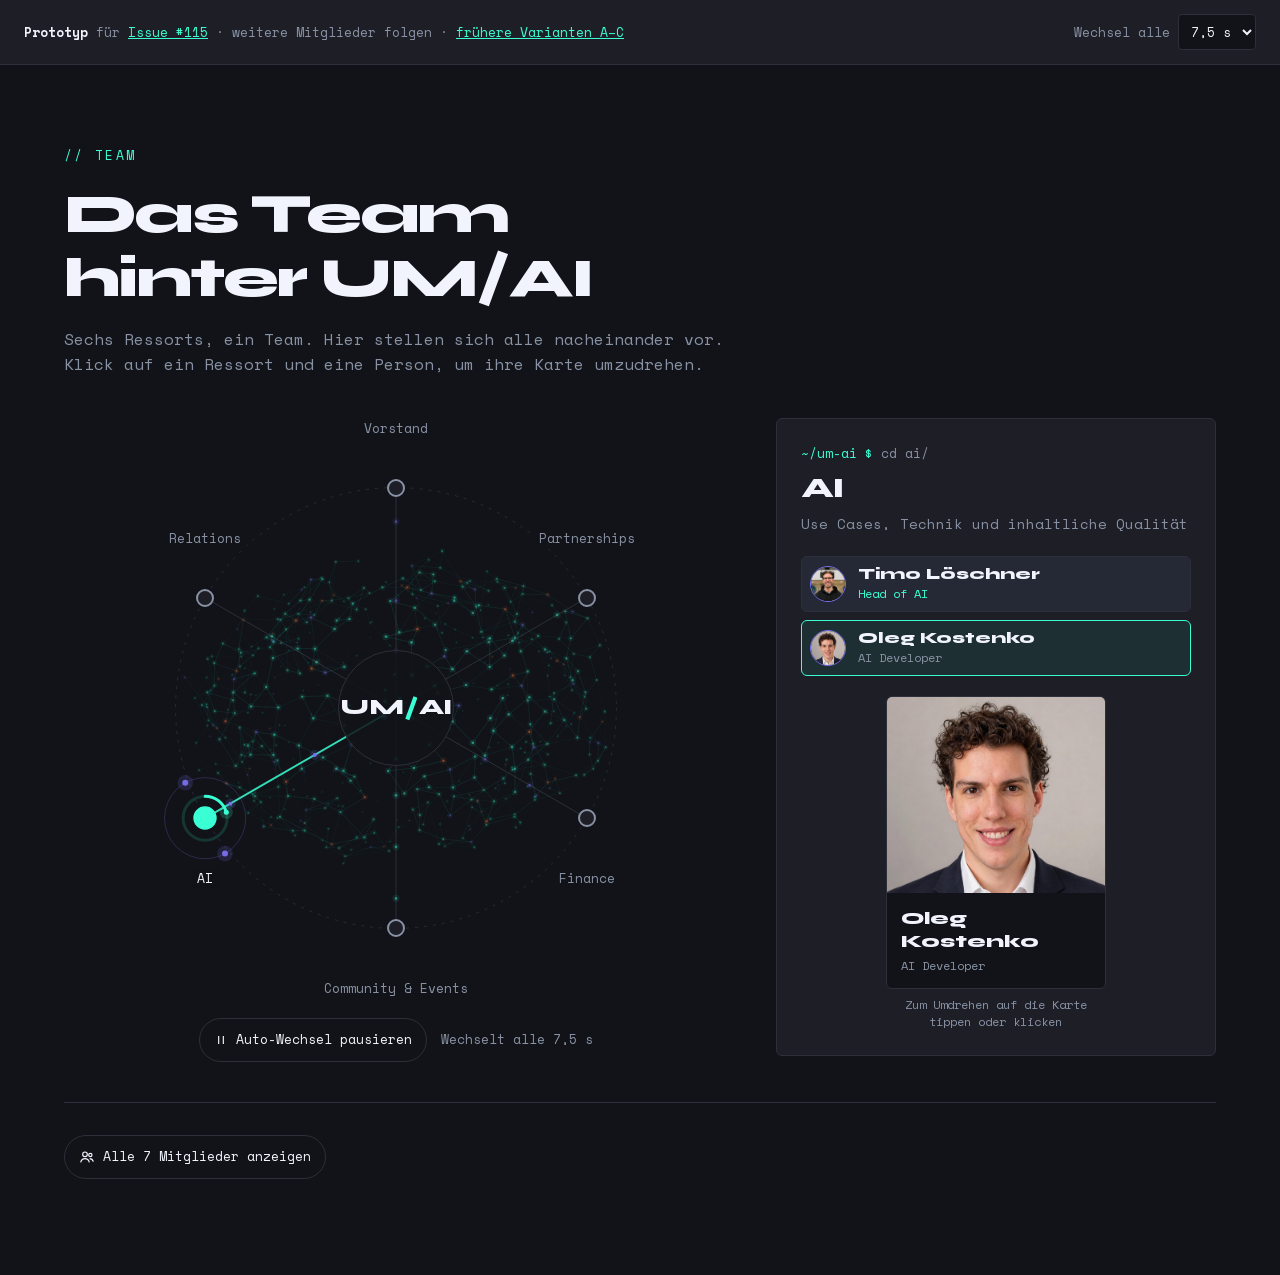
==== commit e7ed7e7a: "Hintergrund-Netz detaillierter und gehirnartig, Stil und Effekte unverändert Co-Authored-By: Claude " ====
--- a/index.html
+++ b/index.html
@@ -5,7 +5,7 @@
 <meta name="viewport" content="width=device-width, initial-scale=1">
 <title>UM/AI Team-Seite · Prototyp</title>
 <meta name="theme-color" content="#111318">
-<link rel="stylesheet" href="team.css?v=7">
+<link rel="stylesheet" href="team.css?v=8">
 </head>
 <body>
 
@@ -109,6 +109,6 @@
   </section>
 </main>
 
-<script src="team.js?v=7" defer></script>
+<script src="team.js?v=8" defer></script>
 </body>
 </html>
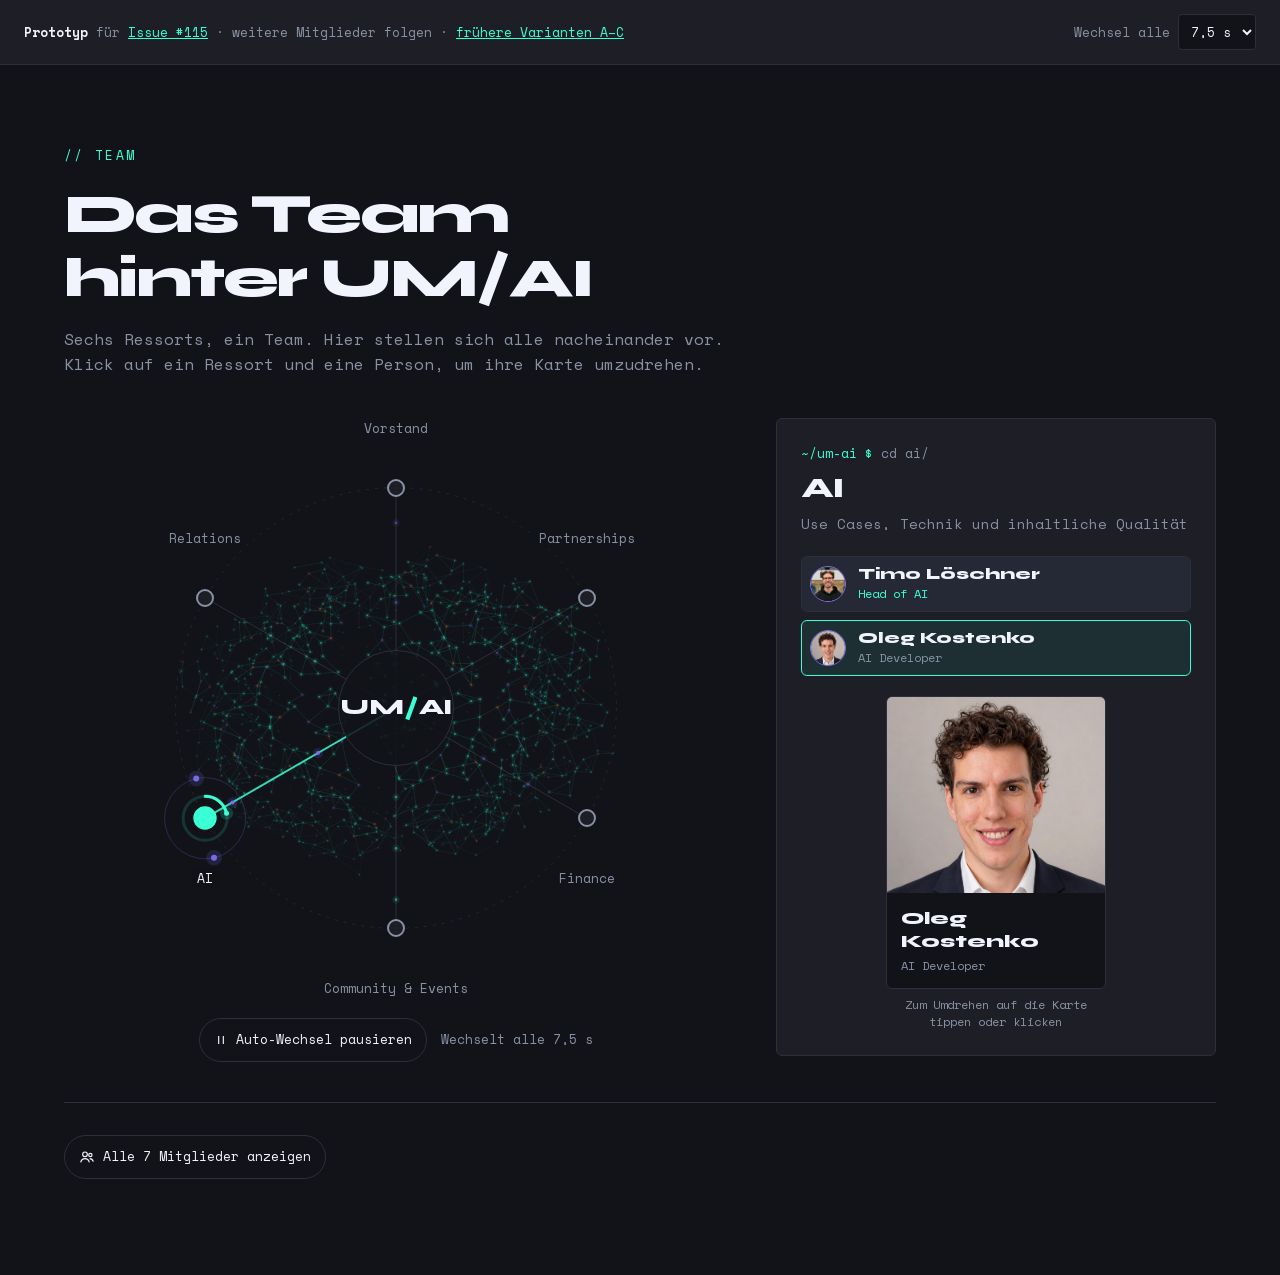
==== commit cd6ca612: "Gehirn im Hintergrund noch detaillierter: mehr Punkte, feinere Windungen, gebündelte Linien Co-Autho" ====
--- a/index.html
+++ b/index.html
@@ -5,7 +5,7 @@
 <meta name="viewport" content="width=device-width, initial-scale=1">
 <title>UM/AI Team-Seite · Prototyp</title>
 <meta name="theme-color" content="#111318">
-<link rel="stylesheet" href="team.css?v=8">
+<link rel="stylesheet" href="team.css?v=9">
 </head>
 <body>
 
@@ -109,6 +109,6 @@
   </section>
 </main>
 
-<script src="team.js?v=8" defer></script>
+<script src="team.js?v=9" defer></script>
 </body>
 </html>
